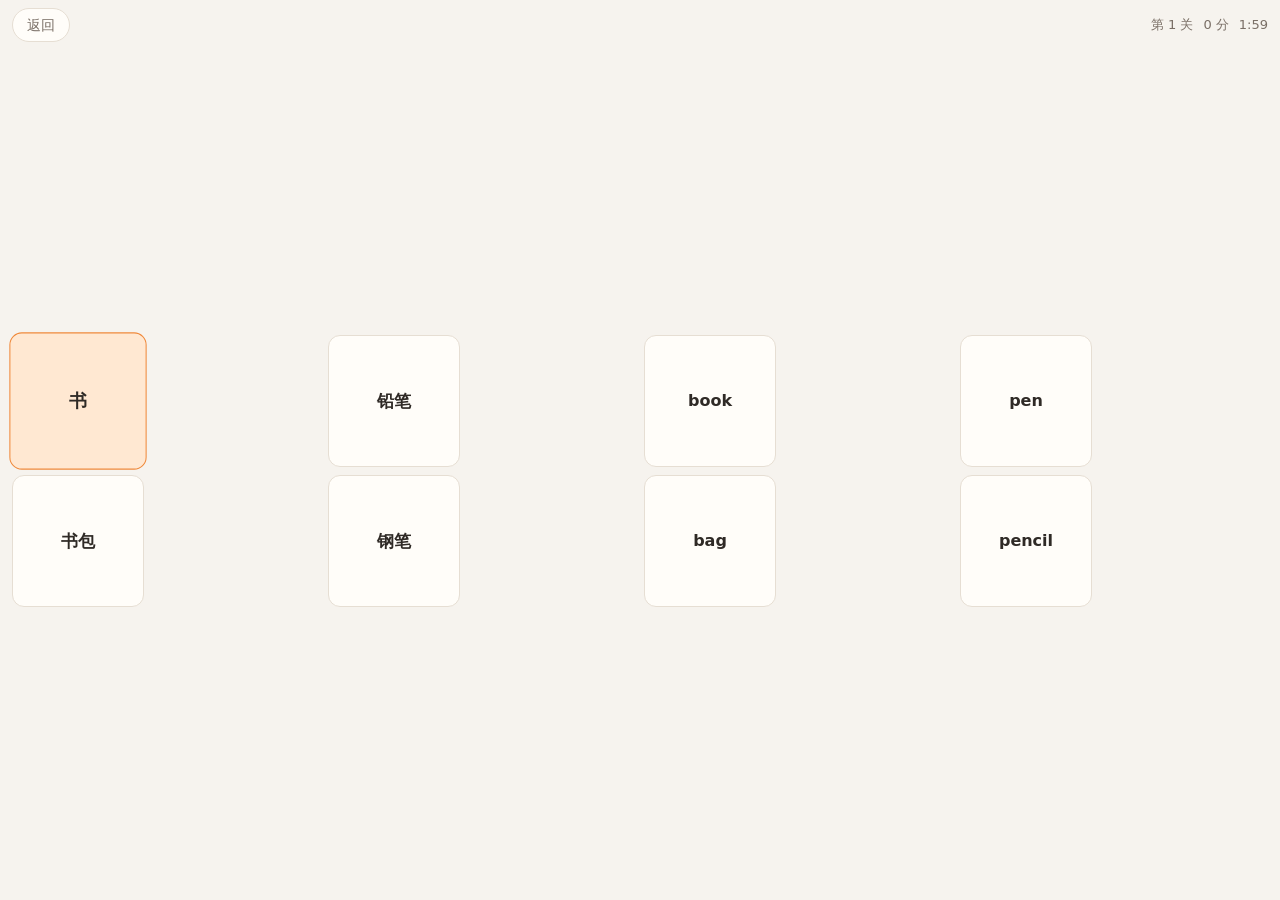
==== test/shot-play.html @ b2f95a56 "M1: 一关能完整玩通（棋盘/配对/计分/结算/解锁） 词库 100 词、核心逻辑、对局页面、测试与交付说明" ====
<!DOCTYPE html>
<html lang="zh-CN">
<head>
<meta charset="utf-8">
<meta name="viewport" content="width=device-width, initial-scale=1, viewport-fit=cover">
<link rel="stylesheet" href="../css/style.css">
<link rel="stylesheet" href="../css/game.css">
</head>
<body>
<div class="app">
  <section class="view" id="view-play">
    <div class="play-top">
      <button class="play-back" id="play-back" type="button">返回</button>
      <span class="play-hud" id="play-hud"></span>
    </div>
    <div class="play-board" id="play-board"></div>
    <div class="play-settle" id="play-settle" hidden></div>
  </section>
</div>
<script src="../js/data-words.js"></script>
<script src="../js/core-game.js"></script>
<script src="../js/ui-game.js"></script>
<script>
window.EM.App = { onLevelSettle: function () {}, exitLevel: function () {} };
var words = window.EM.Game.getWords('primary', 3).slice(0, 4);
window.EM.UiGame.start({
  stage: 'primary', grade: 3, levelIndex: 0,
  config: window.EM.Data.STAGE_CONFIG.primary, words: words
});
var first = document.querySelector('#play-board .tile');
if (first) first.click();
</script>
</body>
</html>
---- css/style.css ----
/* ==========================================================================
   单词消消乐 · 全站样式（移动端优先，只做手机竖屏）
   规则：动画只用 transform / opacity；热区 ≥ 44px；不写死 px 字号
   ========================================================================== */

/* ---------- 变量 ---------- */
:root {
  --safe-top: env(safe-area-inset-top, 0px);
  --safe-bottom: env(safe-area-inset-bottom, 0px);
  --safe-left: env(safe-area-inset-left, 0px);
  --safe-right: env(safe-area-inset-right, 0px);

  --bg: #f6f3ee;
  --surface: #fffdf9;
  --ink: #2f2a26;
  --ink-soft: #7a6f66;
  --line: #e6ded3;
  --brand: #f08a3c;
  --brand-ink: #ffffff;
  --danger: #c9483a;
  --danger-line: #f0c6bf;

  --radius-lg: 20px;
  --radius-md: 14px;
  --gap: 12px;
  --tap-min: 44px;
}

/* ---------- 基础 ---------- */
*,
*::before,
*::after {
  box-sizing: border-box;
}

html {
  -webkit-text-size-adjust: 100%;
}

html,
body {
  height: 100%;
  margin: 0;
  padding: 0;
}

body {
  background: var(--bg);
  color: var(--ink);
  font-family: system-ui, -apple-system, "PingFang SC", "Hiragino Sans GB", "Microsoft YaHei", sans-serif;
  font-size: 16px;
  line-height: 1.5;
  overflow-x: hidden;
  overscroll-behavior: none;
  touch-action: manipulation;
  -webkit-tap-highlight-color: transparent;
}

/* 弹层打开时锁住页面滚动 */
body.is-locked {
  overflow: hidden;
}

body.is-locked .view__scroll {
  overflow: hidden;
}

[hidden] {
  display: none !important;
}

p {
  margin: 0;
}

h1,
h2 {
  margin: 0;
  font-weight: 700;
}

/* ---------- 应用外壳 ---------- */
.app {
  display: flex;
  flex-direction: column;
  height: 100%;
  max-width: 100%;
  overflow: hidden;
}

/* 移动端优先用动态视口高度，避免地址栏收起时溢出 */
@supports (height: 100dvh) {
  .app {
    height: 100dvh;
  }
}

.view {
  display: flex;
  flex-direction: column;
  flex: 1 1 auto;
  min-height: 0;
}

.view__scroll {
  flex: 1 1 auto;
  min-height: 0;
  overflow-y: auto;
  overscroll-behavior: contain;
  -webkit-overflow-scrolling: touch;
  padding: calc(16px + var(--safe-top)) calc(16px + var(--safe-right)) 24px calc(16px + var(--safe-left));
}

/* ---------- 通用按钮 ---------- */
.btn {
  display: flex;
  align-items: center;
  justify-content: center;
  width: 100%;
  min-height: var(--tap-min);
  padding: 12px 16px;
  border: 1px solid transparent;
  border-radius: var(--radius-md);
  font: inherit;
  font-size: 16px;
  font-weight: 600;
  color: var(--ink);
  background: var(--surface);
  user-select: none;
  -webkit-user-select: none;
  -webkit-touch-callout: none;
  transition: transform 0.12s ease, opacity 0.12s ease;
}

.btn--primary {
  background: var(--brand);
  color: var(--brand-ink);
}

.btn--ghost {
  background: transparent;
  color: var(--ink-soft);
  border-color: var(--line);
}

.btn--danger {
  background: var(--surface);
  color: var(--danger);
  border-color: var(--danger-line);
}

.btn + .btn {
  margin-top: 10px;
}

/* 按下反馈：缩放 + 变暗，抬起即恢复 */
.is-pressed {
  transform: scale(0.96);
  opacity: 0.82;
}

/* ---------- 引导页 ---------- */
.onboard-progress {
  margin-bottom: 18px;
  font-size: 13px;
  color: var(--ink-soft);
  letter-spacing: 0.04em;
}

.onboard-title {
  font-size: clamp(20px, 6vw, 26px);
  line-height: 1.3;
}

.onboard-sub {
  margin-top: 6px;
  margin-bottom: 20px;
  font-size: 14px;
  color: var(--ink-soft);
}

.stage-list {
  display: flex;
  flex-direction: column;
  gap: var(--gap);
}

.stage-card {
  display: flex;
  align-items: center;
  gap: 14px;
  width: 100%;
  min-height: 88px;
  padding: 16px;
  border: 1px solid var(--line);
  border-radius: var(--radius-lg);
  background: var(--surface);
  font: inherit;
  text-align: left;
  color: var(--ink);
  user-select: none;
  -webkit-user-select: none;
  -webkit-touch-callout: none;
  transition: transform 0.12s ease, opacity 0.12s ease;
}

.stage-card__emoji {
  flex: 0 0 auto;
  font-size: 32px;
  line-height: 1;
}

.stage-card__body {
  display: flex;
  flex-direction: column;
  min-width: 0;
}

.stage-card__name {
  font-size: 18px;
  font-weight: 700;
}

.stage-card__desc {
  font-size: 13px;
  color: var(--ink-soft);
}

.grade-list {
  display: grid;
  grid-template-columns: repeat(2, minmax(0, 1fr));
  gap: 10px;
  margin-bottom: 16px;
}

.grade-chip {
  min-width: 0;
  min-height: 56px;
  padding: 8px;
  border: 1px solid var(--line);
  border-radius: var(--radius-md);
  background: var(--surface);
  font: inherit;
  font-size: 16px;
  font-weight: 600;
  color: var(--ink);
  user-select: none;
  -webkit-user-select: none;
  -webkit-touch-callout: none;
  transition: transform 0.12s ease, opacity 0.12s ease;
}

.summary {
  margin-bottom: 20px;
  padding: 4px 16px;
  border: 1px solid var(--line);
  border-radius: var(--radius-lg);
  background: var(--surface);
}

.summary__row {
  display: flex;
  align-items: center;
  justify-content: space-between;
  gap: 12px;
  min-height: 52px;
  border-bottom: 1px solid var(--line);
}

.summary__row:last-child {
  border-bottom: 0;
}

.summary__key {
  font-size: 14px;
  color: var(--ink-soft);
}

.summary__value {
  font-size: 17px;
  font-weight: 700;
}

/* ---------- 页头 ---------- */
.page-head {
  margin-bottom: 16px;
}

.page-head__title {
  font-size: clamp(20px, 6vw, 24px);
}

.page-head__meta {
  margin-top: 4px;
  font-size: 13px;
  color: var(--ink-soft);
}

/* ---------- 占位卡片 / 普通卡片 ---------- */
.placeholder-card {
  display: flex;
  flex-direction: column;
  align-items: center;
  gap: 6px;
  padding: 40px 20px;
  border: 1px dashed var(--line);
  border-radius: var(--radius-lg);
  background: var(--surface);
  text-align: center;
  user-select: none;
  -webkit-user-select: none;
}

.placeholder-card__emoji {
  font-size: 34px;
  line-height: 1;
}

.placeholder-card__title {
  font-size: 17px;
  font-weight: 700;
}

.placeholder-card__desc {
  font-size: 13px;
  color: var(--ink-soft);
}

.card {
  padding: 16px;
  border: 1px solid var(--line);
  border-radius: var(--radius-lg);
  background: var(--surface);
}

.card + .card {
  margin-top: var(--gap);
}

.card__title {
  margin-bottom: 10px;
  font-size: 15px;
}

.card__row {
  display: flex;
  align-items: center;
  justify-content: space-between;
  gap: 12px;
  min-height: 44px;
  font-size: 15px;
  color: var(--ink-soft);
  border-bottom: 1px solid var(--line);
}

.card__row:last-child {
  border-bottom: 0;
}

.card__value {
  font-weight: 700;
  color: var(--ink);
}

.card__text {
  margin-bottom: 10px;
  font-size: 14px;
  line-height: 1.6;
  color: var(--ink-soft);
}

.card__text:last-child {
  margin-bottom: 0;
}

.card .btn {
  margin-top: 6px;
}

/* ---------- 空状态 ---------- */
.empty {
  display: flex;
  flex-direction: column;
  align-items: center;
  gap: 14px;
  padding: 56px 24px;
  text-align: center;
  user-select: none;
  -webkit-user-select: none;
}

.empty__emoji {
  font-size: 40px;
  line-height: 1;
}

.empty__text {
  font-size: 15px;
  color: var(--ink-soft);
}

.empty .btn {
  max-width: 220px;
}

/* ---------- 底部 Tab ---------- */
.tabbar {
  display: flex;
  flex: 0 0 auto;
  border-top: 1px solid var(--line);
  background: var(--surface);
  padding-bottom: var(--safe-bottom);
  padding-left: var(--safe-left);
  padding-right: var(--safe-right);
}

.tab {
  display: flex;
  flex: 1 1 0;
  flex-direction: column;
  align-items: center;
  justify-content: center;
  gap: 2px;
  min-width: 0;
  min-height: calc(var(--tap-min) + 8px);
  padding: 8px 4px;
  border: 0;
  background: transparent;
  font: inherit;
  font-size: 12px;
  color: var(--ink-soft);
  user-select: none;
  -webkit-user-select: none;
  -webkit-touch-callout: none;
  transition: transform 0.12s ease, opacity 0.12s ease;
}

.tab__icon {
  font-size: 20px;
  line-height: 1;
}

.tab__label {
  line-height: 1.2;
}

.tab.is-active {
  color: var(--brand);
  font-weight: 700;
}

/* ---------- 弹层 ---------- */
.modal {
  position: fixed;
  top: 0;
  right: 0;
  bottom: 0;
  left: 0;
  z-index: 50;
  display: flex;
  align-items: center;
  justify-content: center;
  padding: 20px;
}

.modal__mask {
  position: absolute;
  top: 0;
  right: 0;
  bottom: 0;
  left: 0;
  background: rgba(30, 25, 21, 0.45);
}

.modal__box {
  position: relative;
  width: 100%;
  max-width: 360px;
  padding: 20px;
  border-radius: var(--radius-lg);
  background: var(--surface);
  animation: modal-in 0.18s ease-out;
}

.modal__title {
  margin-bottom: 8px;
  font-size: 17px;
}

.modal__text {
  font-size: 14px;
  line-height: 1.6;
  color: var(--ink-soft);
}

.modal__actions {
  display: flex;
  gap: 10px;
  margin-top: 18px;
}

.modal__actions .btn {
  flex: 1 1 0;
  margin-top: 0;
}

@keyframes modal-in {
  from {
    transform: scale(0.94);
    opacity: 0;
  }
  to {
    transform: scale(1);
    opacity: 1;
  }
}

/* ---------- 横屏提示 / 无脚本提示 ---------- */
.rotate-hint {
  display: none;
}

@media (orientation: landscape) and (max-height: 520px) {
  .rotate-hint {
    position: fixed;
    top: 0;
    right: 0;
    bottom: 0;
    left: 0;
    z-index: 80;
    display: flex;
    align-items: center;
    justify-content: center;
    background: var(--bg);
    font-size: 16px;
    color: var(--ink-soft);
  }
}

.noscript {
  padding: 24px;
  font-size: 15px;
  text-align: center;
  color: var(--ink-soft);
}

/* ---------- 关卡地图 ---------- */

.level-grid {
  display: grid;
  grid-template-columns: repeat(4, 1fr);
  gap: var(--gap);
  padding: 4px 0 24px;
}

.level-grid .placeholder-card {
  grid-column: 1 / -1;
}

.level-cell {
  display: flex;
  flex-direction: column;
  align-items: center;
  justify-content: center;
  gap: 6px;
  min-height: 78px;
  padding: 10px 4px;
  border: 1px solid var(--line);
  border-radius: var(--radius-md);
  background: var(--surface);
  color: var(--ink);
  font: inherit;
  cursor: pointer;
  transition: transform 120ms ease, border-color 120ms ease;
}

.level-cell:active {
  transform: scale(0.96);
}

.level-cell.is-locked {
  background: #f1ece4;
  color: var(--ink-soft);
  cursor: default;
}

.level-cell__no {
  font-size: 22px;
  font-weight: 700;
  line-height: 1;
}

.level-cell__stars {
  display: flex;
  gap: 1px;
  font-size: 12px;
  line-height: 1;
  color: var(--line);
}

.level-cell__star.is-on {
  color: var(--brand);
}

.level-cell__lock {
  font-size: 13px;
  opacity: 0.7;
}
---- css/game.css ----
/* game.css · 对局页样式：顶部信息条 + 方块棋盘 + 结算面板
   只作用于 index.html 里 #view-play 内的 play-* 元素。 */

#view-play {
  padding-top: calc(6px + var(--safe-top));
}

/* ---------- 顶部信息条 ---------- */

.play-top {
  display: flex;
  align-items: center;
  gap: 10px;
  padding: 2px calc(12px + var(--safe-right)) 6px calc(12px + var(--safe-left));
}

.play-back {
  flex: 0 0 auto;
  min-height: 34px;
  padding: 0 14px;
  border: 1px solid var(--line);
  border-radius: 999px;
  background: var(--surface);
  color: var(--ink-soft);
  font: inherit;
  font-size: 14px;
  cursor: pointer;
}

.play-hud {
  display: flex;
  flex: 1 1 auto;
  justify-content: flex-end;
  gap: 10px;
  font-size: 13px;
  color: var(--ink-soft);
  font-variant-numeric: tabular-nums;
}

.play-hud__item.is-hot {
  color: var(--brand);
  font-weight: 700;
}

.play-hud__item.is-warn {
  color: var(--danger);
  font-weight: 700;
}

/* ---------- 棋盘 ---------- */

.play-board {
  flex: 1 1 auto;
  min-height: 0;
  display: grid;
  grid-template-columns: repeat(var(--cols, 4), 1fr);
  /* 行高由方块的 aspect-ratio 撑出，整体在棋盘区垂直居中 */
  align-content: center;
  grid-auto-rows: auto;
  gap: 8px;
  padding: 6px calc(12px + var(--safe-right)) calc(12px + var(--safe-bottom)) calc(12px + var(--safe-left));
}

.tile {
  display: flex;
  align-items: center;
  justify-content: center;
  min-width: 0;
  /* 接近正方形，避免只有两行时被拉成竖长条 */
  aspect-ratio: 1;
  max-height: 132px;
  padding: 4px;
  border: 1px solid var(--line);
  border-radius: 12px;
  background: var(--surface);
  color: var(--ink);
  font: inherit;
  font-weight: 600;
  line-height: 1.2;
  text-align: center;
  overflow-wrap: anywhere;
  cursor: pointer;
  transition: transform 120ms ease, background-color 120ms ease, border-color 120ms ease,
    opacity 180ms ease;
  -webkit-user-select: none;
  user-select: none;
}

.tile[data-face="en"] {
  font-size: clamp(12px, 3.6vw, 16px);
}

.tile[data-face="zh"] {
  font-size: clamp(13px, 4vw, 17px);
}

.tile[data-face="emoji"] {
  font-size: clamp(20px, 7vw, 30px);
}

.tile.is-selected {
  background: #ffe8d2;
  border-color: var(--brand);
  transform: scale(1.04);
}

.tile.is-matched {
  animation: tile-pop 220ms ease forwards;
}

.tile.is-wrong {
  background: #fde3df;
  border-color: var(--danger-line);
  animation: tile-shake 320ms ease;
}

/* 消除后占位保留，棋盘不塌陷 */
.tile.is-cleared {
  opacity: 0;
  visibility: hidden;
  pointer-events: none;
}

@keyframes tile-pop {
  0% { transform: scale(1); }
  45% { transform: scale(1.12); }
  100% { transform: scale(0.9); opacity: 0; }
}

@keyframes tile-shake {
  0%, 100% { transform: translateX(0); }
  20% { transform: translateX(-5px); }
  40% { transform: translateX(5px); }
  60% { transform: translateX(-3px); }
  80% { transform: translateX(3px); }
}

@media (prefers-reduced-motion: reduce) {
  .tile.is-matched,
  .tile.is-wrong {
    animation: none;
  }
  .tile.is-matched {
    opacity: 0;
  }
}

/* ---------- 结算面板 ---------- */

.play-settle {
  position: fixed;
  inset: 0;
  z-index: 30;
  display: flex;
  align-items: center;
  justify-content: center;
  padding: 24px;
  background: rgba(47, 42, 38, 0.42);
}

.play-settle__box {
  width: 100%;
  max-width: 320px;
  padding: 22px 20px 18px;
  border-radius: var(--radius-lg);
  background: var(--surface);
  text-align: center;
}

.play-settle__title {
  font-size: 20px;
  font-weight: 700;
}

.play-settle__stars {
  display: flex;
  justify-content: center;
  gap: 6px;
  margin: 10px 0 6px;
  font-size: 30px;
  line-height: 1;
  color: var(--line);
}

.play-settle__star.is-on {
  color: var(--brand);
}

.play-settle__meta {
  margin-bottom: 16px;
  font-size: 14px;
  color: var(--ink-soft);
}

.play-settle__box .btn + .btn {
  margin-top: 10px;
}
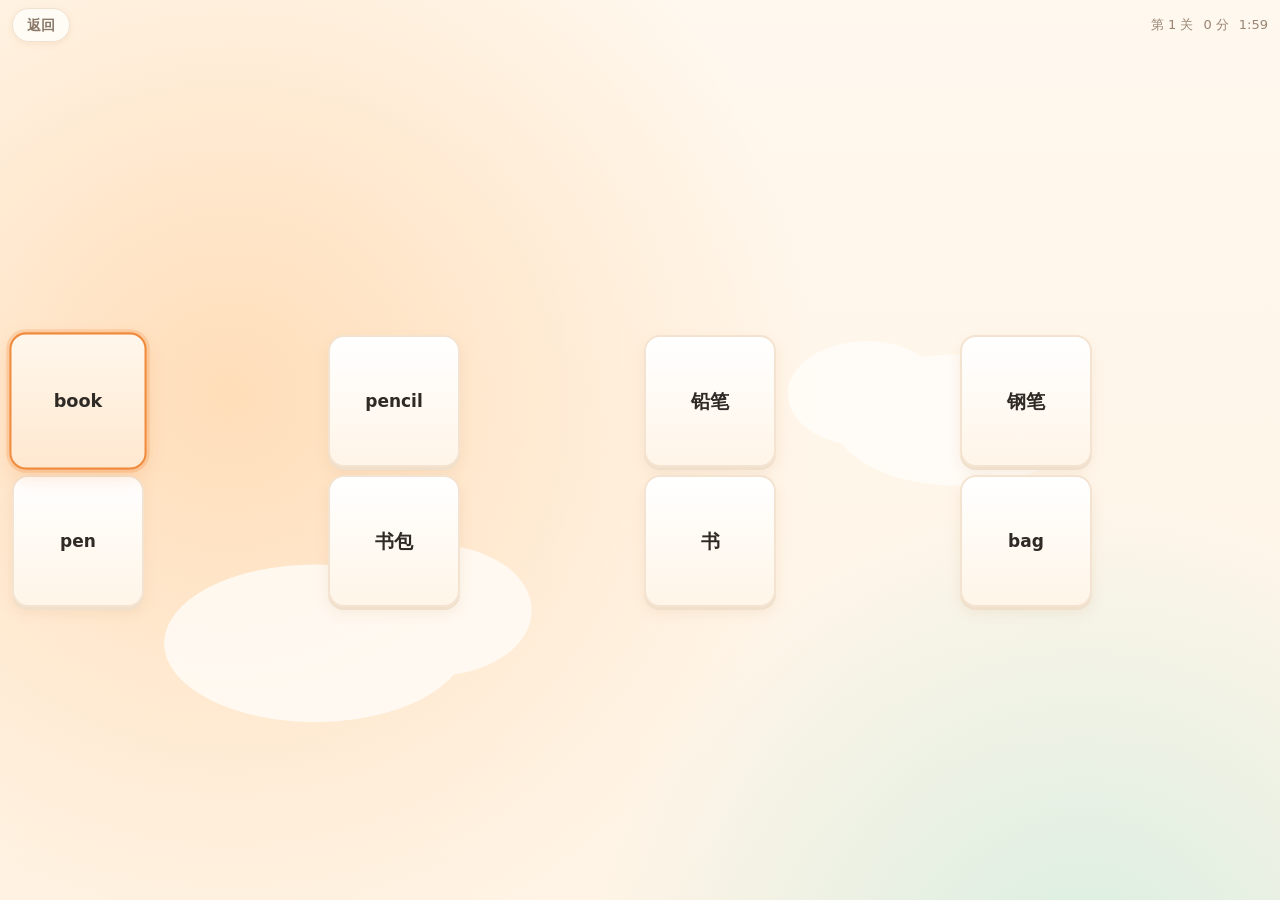
==== commit 121b7196: "M2: visual overhaul, tech-tree map, level and xp bar" ====
--- a/test/shot-play.html
+++ b/test/shot-play.html
@@ -5,6 +5,7 @@
 <meta name="viewport" content="width=device-width, initial-scale=1, viewport-fit=cover">
 <link rel="stylesheet" href="../css/style.css">
 <link rel="stylesheet" href="../css/game.css">
+<link rel="stylesheet" href="../css/theme.css">
 </head>
 <body>
 <div class="app">
--- a/css/theme.css
+++ b/css/theme.css
@@ -0,0 +1,488 @@
+/* ==========================================================================
+   theme.css · 视觉皮肤层
+   加载顺序：style.css -> game.css -> theme.css
+   只改外观（颜色/阴影/圆角/背景/装饰），不改布局契约、不改任何 class 名
+   ========================================================================== */
+
+:root {
+  --bg: #fff6ea;
+  --bg-2: #ffe9d2;
+  --surface: #fffdf9;
+  --surface-2: #fff6ec;
+  --ink: #2f2a26;
+  --ink-soft: #8a7768;
+  --line: #f1e2d0;
+  --brand: #f08a3c;
+  --brand-2: #ff6f61;
+  --brand-ink: #fffaf3;
+  --gold: #f6b93b;
+  --mint: #6fc9ad;
+  --sky: #7ec8e3;
+  --violet: #b9a4f2;
+  --shadow-sm: 0 2px 6px rgba(176, 116, 60, 0.10);
+  --shadow-md: 0 8px 22px rgba(176, 116, 60, 0.14);
+  --shadow-lg: 0 18px 44px rgba(150, 96, 48, 0.20);
+}
+
+/* ---------- 背景 ---------- */
+body {
+  background: #ffe9d2;
+}
+
+.app {
+  background-image: url("../assets/bg-app.svg");
+  background-repeat: no-repeat;
+  background-position: center top;
+  background-size: cover;
+}
+
+/* ---------- 页头 ---------- */
+.page-head {
+  margin-bottom: 14px;
+}
+
+.page-head__title {
+  position: relative;
+  padding-bottom: 8px;
+  font-size: clamp(22px, 6.4vw, 26px);
+  letter-spacing: 0.01em;
+}
+
+.page-head__title::after {
+  content: "";
+  position: absolute;
+  left: 0;
+  bottom: 0;
+  width: 34px;
+  height: 5px;
+  border-radius: 999px;
+  background: linear-gradient(90deg, var(--brand), #ffc36b);
+}
+
+.page-head__meta {
+  color: #9a8574;
+}
+
+/* ---------- 按钮 ---------- */
+.btn {
+  border-radius: 16px;
+  font-weight: 700;
+  box-shadow: var(--shadow-sm);
+}
+
+.btn--primary {
+  background: linear-gradient(135deg, #ffa95c, #f0733a);
+  border-color: transparent;
+  box-shadow: 0 6px 16px rgba(240, 115, 58, 0.32);
+}
+
+.btn--ghost {
+  background: rgba(255, 253, 249, 0.78);
+  border-color: var(--line);
+  box-shadow: none;
+  color: #8a7768;
+}
+
+.btn--danger {
+  background: rgba(255, 253, 249, 0.9);
+  box-shadow: none;
+}
+
+/* ---------- 引导页 ---------- */
+.stage-card {
+  border: 1px solid var(--line);
+  border-radius: 22px;
+  background: linear-gradient(180deg, rgba(255, 255, 255, 0.96), rgba(255, 246, 236, 0.96));
+  box-shadow: var(--shadow-sm);
+}
+
+.stage-card__art {
+  flex: 0 0 auto;
+  width: 64px;
+  height: 64px;
+  border-radius: 20px;
+  overflow: hidden;
+  background: #fff1de;
+  box-shadow: inset 0 0 0 1px rgba(240, 138, 60, 0.12);
+}
+
+.stage-card__art img {
+  display: block;
+  width: 100%;
+  height: 100%;
+}
+
+.stage-card__name {
+  font-size: 19px;
+}
+
+.grade-chip {
+  border-radius: 16px;
+  background: linear-gradient(180deg, #ffffff, #fff7ee);
+  box-shadow: var(--shadow-sm);
+  font-weight: 700;
+}
+
+.summary {
+  border-radius: 20px;
+  background: rgba(255, 253, 249, 0.92);
+  box-shadow: var(--shadow-sm);
+}
+
+.onboard-progress {
+  display: inline-block;
+  padding: 3px 10px;
+  border-radius: 999px;
+  background: rgba(255, 253, 249, 0.9);
+  color: #a08876;
+}
+
+/* ---------- 卡片 / 空状态 ---------- */
+.card {
+  border-radius: 20px;
+  background: rgba(255, 253, 249, 0.94);
+  box-shadow: var(--shadow-sm);
+}
+
+.placeholder-card {
+  border-style: dashed;
+  border-radius: 20px;
+  background: rgba(255, 253, 249, 0.86);
+}
+
+.empty__emoji {
+  padding: 10px;
+  border-radius: 50%;
+  background: rgba(255, 253, 249, 0.9);
+  box-shadow: var(--shadow-sm);
+}
+
+/* ---------- 底部 Tab ---------- */
+.tabbar {
+  border-top: 0;
+  background: rgba(255, 253, 249, 0.94);
+  box-shadow: 0 -6px 18px rgba(176, 116, 60, 0.12);
+  -webkit-backdrop-filter: blur(10px);
+  backdrop-filter: blur(10px);
+}
+
+.tab__icon {
+  display: flex;
+  align-items: center;
+  justify-content: center;
+  width: 32px;
+  height: 32px;
+  border-radius: 11px;
+  transition: background 0.18s ease, transform 0.18s ease;
+}
+
+.tab__svg {
+  display: block;
+  width: 21px;
+  height: 21px;
+}
+
+.tab.is-active .tab__icon {
+  background: rgba(240, 138, 60, 0.15);
+  transform: translateY(-1px);
+}
+
+.tab.is-active .tab__label {
+  font-weight: 700;
+}
+
+/* ---------- 等级 / 经验条 ---------- */
+.xp-bar {
+  display: flex;
+  align-items: center;
+  gap: 10px;
+  margin: 0 0 14px;
+  padding: 8px 12px;
+  border: 1px solid var(--line);
+  border-radius: 16px;
+  background: rgba(255, 253, 249, 0.9);
+  box-shadow: var(--shadow-sm);
+}
+
+.xp-bar__lv {
+  flex: 0 0 auto;
+  padding: 3px 10px;
+  border-radius: 999px;
+  background: linear-gradient(135deg, #ffa95c, #f0733a);
+  color: #fff;
+  font-size: 12px;
+  font-weight: 800;
+  letter-spacing: 0.02em;
+}
+
+.xp-bar__track {
+  position: relative;
+  flex: 1 1 auto;
+  height: 10px;
+  border-radius: 999px;
+  background: #f6e7d5;
+  box-shadow: inset 0 1px 2px rgba(176, 116, 60, 0.18);
+  overflow: hidden;
+}
+
+.xp-bar__fill {
+  display: block;
+  width: 0;
+  height: 100%;
+  border-radius: 999px;
+  background: linear-gradient(90deg, #ffc36b, var(--brand));
+  transition: width 0.45s ease;
+}
+
+.xp-bar__num {
+  flex: 0 0 auto;
+  font-size: 11px;
+  color: #9a8574;
+  font-variant-numeric: tabular-nums;
+}
+
+/* ---------- 科技树地图 ---------- */
+.map-tree {
+  position: relative;
+  width: 100%;
+  max-width: 420px;
+  margin: 0 auto;
+}
+
+.map-tree__lines {
+  position: absolute;
+  top: 0;
+  left: 0;
+  width: 100%;
+  height: 100%;
+  overflow: visible;
+  pointer-events: none;
+}
+
+.tree-line {
+  fill: none;
+  stroke: #ecd9c4;
+  stroke-width: 5;
+  stroke-linecap: round;
+  stroke-dasharray: 1 13;
+  vector-effect: non-scaling-stroke;
+}
+
+.tree-line.is-passed {
+  stroke: #f7b878;
+  stroke-dasharray: none;
+  stroke-width: 6;
+}
+
+.tree-node {
+  position: absolute;
+  width: 62px;
+  height: 62px;
+  padding: 0;
+  border: 2px solid #f3e3d0;
+  border-radius: 50%;
+  background: radial-gradient(circle at 50% 32%, #ffffff, #fff3e6 78%);
+  box-shadow: 0 4px 0 #f0dfcb, 0 8px 16px rgba(176, 116, 60, 0.12);
+  color: var(--ink);
+  font: inherit;
+  transform: translate(-50%, -50%);
+  transition: transform 0.12s ease;
+}
+
+.tree-node:active {
+  transform: translate(-50%, -50%) scale(0.94);
+}
+
+.tree-node__no {
+  display: block;
+  font-size: 22px;
+  font-weight: 800;
+  line-height: 1;
+  font-variant-numeric: tabular-nums;
+}
+
+.tree-node__stars {
+  position: absolute;
+  right: 0;
+  bottom: -15px;
+  left: 0;
+  display: flex;
+  justify-content: center;
+  gap: 1px;
+  font-size: 11px;
+  line-height: 1;
+  color: #e3d0ba;
+  text-shadow: 0 1px 0 #fff;
+}
+
+.tree-node__star.is-on {
+  color: var(--gold);
+}
+
+.tree-node.is-passed {
+  border-color: #f7c89b;
+  background: radial-gradient(circle at 50% 30%, #ffffff, #ffeedb 80%);
+}
+
+.tree-node.is-locked {
+  border-color: #eee0d0;
+  border-style: dashed;
+  background: #f7efe6;
+  box-shadow: none;
+  color: #bda893;
+}
+
+.tree-node.is-current {
+  border-color: var(--brand);
+  box-shadow: 0 0 0 4px rgba(240, 138, 60, 0.18), 0 8px 18px rgba(240, 138, 60, 0.24);
+  color: #8a4a1c;
+}
+
+.tree-node__ring {
+  position: absolute;
+  inset: -9px;
+  border: 2px solid rgba(240, 138, 60, 0.55);
+  border-radius: 50%;
+  opacity: 0;
+  pointer-events: none;
+}
+
+.tree-node.is-current .tree-node__ring {
+  animation: tree-pulse 1.9s ease-out infinite;
+}
+
+@keyframes tree-pulse {
+  0% {
+    transform: scale(0.9);
+    opacity: 0.7;
+  }
+  70% {
+    transform: scale(1.18);
+    opacity: 0;
+  }
+  100% {
+    transform: scale(1.18);
+    opacity: 0;
+  }
+}
+
+.tree-node__lock {
+  position: absolute;
+  top: -6px;
+  right: -6px;
+  display: flex;
+  align-items: center;
+  justify-content: center;
+  width: 22px;
+  height: 22px;
+  border: 1px solid #ecdfd0;
+  border-radius: 50%;
+  background: #fffaf2;
+  color: #bda893;
+}
+
+.tree-node__lock svg {
+  width: 12px;
+  height: 12px;
+}
+
+/* ---------- 弹层 ---------- */
+.modal__box {
+  border-radius: 24px;
+  background: linear-gradient(180deg, #fffdf9, #fff6ec);
+  box-shadow: var(--shadow-lg);
+}
+
+/* ---------- 对局页 ---------- */
+.tile {
+  font-weight: 800;
+}
+
+.tile[data-face="en"] {
+  font-size: clamp(14px, 4.2vw, 17px);
+}
+
+.tile[data-face="zh"] {
+  font-size: clamp(15px, 4.6vw, 19px);
+}
+
+.play-back {
+  border: 1px solid var(--line);
+  background: rgba(255, 253, 249, 0.92);
+  box-shadow: var(--shadow-sm);
+  color: #8a7768;
+  font-weight: 700;
+}
+
+.play-hud {
+  color: #9a8574;
+  font-variant-numeric: tabular-nums;
+}
+
+.tile {
+  border-width: 2px;
+  border-color: #f3e3d0;
+  border-radius: 16px;
+  background: linear-gradient(180deg, #ffffff, #fff5e8);
+  box-shadow: 0 3px 0 #f0dfcb, 0 6px 14px rgba(176, 116, 60, 0.10);
+}
+
+.tile.is-selected {
+  border-color: var(--brand);
+  background: linear-gradient(180deg, #fff7ec, #ffe8d0);
+  box-shadow: 0 0 0 3px rgba(240, 138, 60, 0.24), 0 8px 18px rgba(240, 138, 60, 0.22);
+}
+
+.tile.is-matched {
+  border-color: var(--mint);
+  background: linear-gradient(180deg, #f2fffa, #d9f5ea);
+}
+
+.tile.is-wrong {
+  border-color: #ec8f86;
+  background: linear-gradient(180deg, #fff4f3, #ffe1de);
+}
+
+/* ---------- 结算面板 ---------- */
+.play-settle__box {
+  position: relative;
+  border: 1px solid var(--line);
+  border-radius: 26px;
+  background: linear-gradient(180deg, #fffdf9, #fff3e5);
+  box-shadow: var(--shadow-lg);
+}
+
+.play-settle__art {
+  display: block;
+  width: 96px;
+  height: 96px;
+  margin: -8px auto 2px;
+}
+
+.play-settle__title {
+  color: #7d4a24;
+  font-size: 22px;
+  font-weight: 800;
+}
+
+.play-settle__star {
+  color: #e6d6c4;
+}
+
+.play-settle__star.is-on {
+  color: var(--gold);
+}
+
+.play-settle__xp {
+  display: inline-flex;
+  align-items: center;
+  justify-content: center;
+  min-height: 28px;
+  margin: 2px auto 12px;
+  padding: 2px 14px;
+  border-radius: 999px;
+  background: rgba(240, 138, 60, 0.14);
+  color: #b1602a;
+  font-size: 13px;
+  font-weight: 800;
+}
